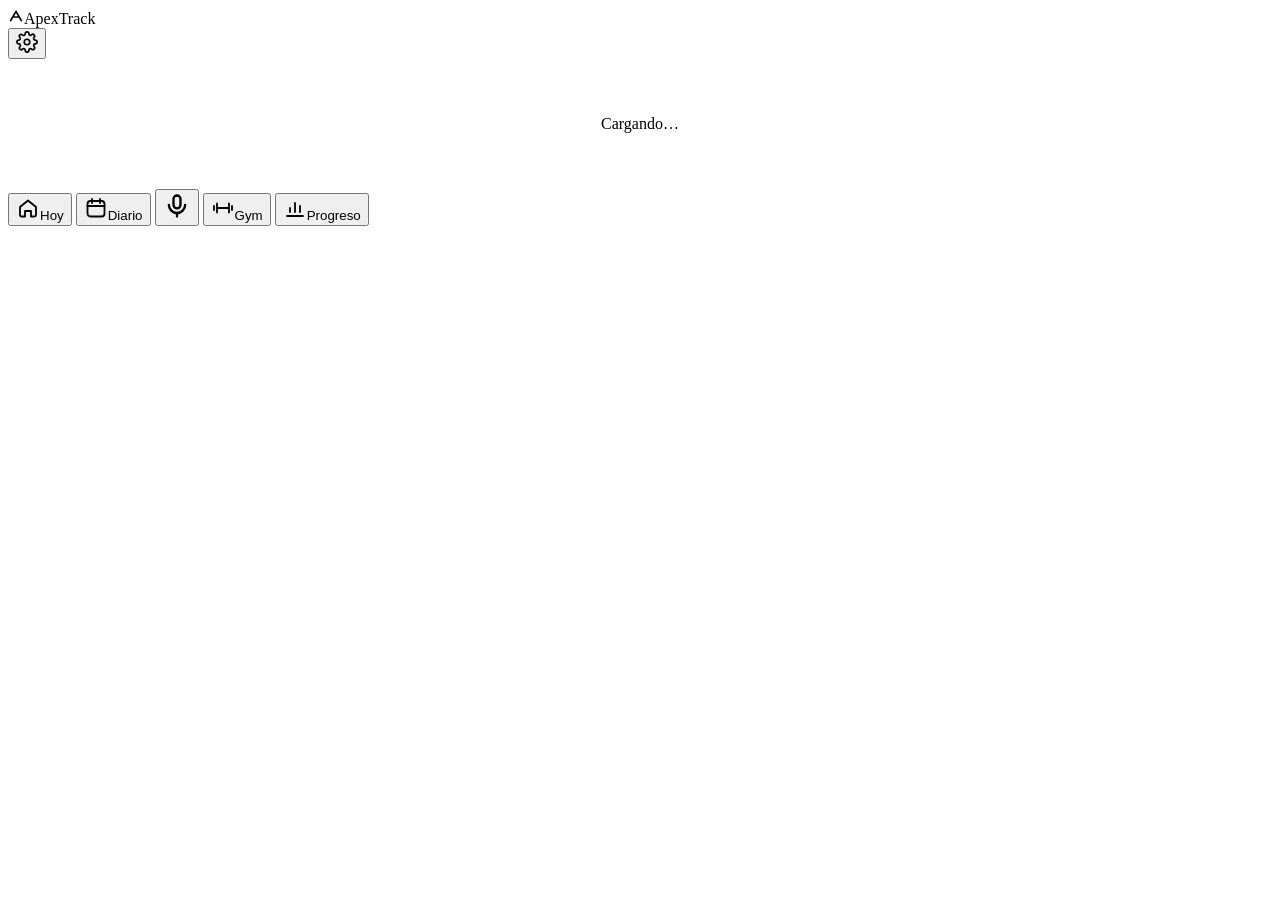
==== index.html @ 425a422b "Add files via upload" ====
<!doctype html>
<html lang="es-AR">
<head>
<meta charset="utf-8">
<meta name="viewport" content="width=device-width, initial-scale=1, viewport-fit=cover, interactive-widget=resizes-content">
<title>ApexTrack</title>
<meta name="description" content="Registro de comidas, macros, agua, hábitos, gimnasio y progreso con IA.">
<meta name="theme-color" content="#EEF1EC">
<meta name="color-scheme" content="light dark">
<meta name="mobile-web-app-capable" content="yes">
<meta name="apple-mobile-web-app-capable" content="yes">
<meta name="apple-mobile-web-app-status-bar-style" content="default">
<meta name="apple-mobile-web-app-title" content="ApexTrack">
<link rel="manifest" href="manifest.webmanifest">
<link rel="icon" type="image/png" sizes="192x192" href="icons/icon-192.png">
<link rel="apple-touch-icon" href="icons/apple-touch-icon.png">
<link rel="preload" href="fonts/archivo.woff2" as="font" type="font/woff2" crossorigin>
<link rel="stylesheet" href="css/app.css">
<script>
  // tema antes de pintar (evita el destello claro en modo oscuro)
  try { var t = JSON.parse(localStorage.getItem('apextrack_theme') || '""'); if (t === 'light' || t === 'dark') document.documentElement.dataset.theme = t; } catch (e) {}
</script>
</head>
<body>
<div id="app">
  <header class="topbar">
    <div class="brand"><span class="brand-mark"><svg width="16" height="16" viewBox="0 0 24 24" fill="none" stroke="currentColor" stroke-width="2.6" stroke-linecap="round" stroke-linejoin="round" aria-hidden="true"><path d="M4 19L12 5l8 14"/><path d="M8 13.5h8"/></svg></span>ApexTrack</div>
    <span class="offline-pill" id="offline" hidden><svg width="14" height="14" viewBox="0 0 24 24" fill="none" stroke="currentColor" stroke-width="2" stroke-linecap="round" aria-hidden="true"><path d="M3.5 3.5l17 17M8.5 16a5 5 0 0 1 6.8-.6M5 12.6a10 10 0 0 1 4.2-2.3M12.5 9.6a10 10 0 0 1 6.5 3"/></svg>Sin conexión</span>
    <button class="icon-btn" data-act="settings" aria-label="Ajustes"><svg width="22" height="22" viewBox="0 0 24 24" fill="none" stroke="currentColor" stroke-width="1.8" stroke-linecap="round" stroke-linejoin="round" aria-hidden="true"><circle cx="12" cy="12" r="3"/><path d="M19.4 15a1.65 1.65 0 0 0 .33 1.82l.06.06a2 2 0 0 1-2.83 2.83l-.06-.06a1.65 1.65 0 0 0-1.82-.33 1.65 1.65 0 0 0-1 1.51V21a2 2 0 0 1-4 0v-.09A1.65 1.65 0 0 0 9 19.4a1.65 1.65 0 0 0-1.82.33l-.06.06a2 2 0 0 1-2.83-2.83l.06-.06A1.65 1.65 0 0 0 4.68 15a1.65 1.65 0 0 0-1.51-1H3a2 2 0 0 1 0-4h.09A1.65 1.65 0 0 0 4.6 9a1.65 1.65 0 0 0-.33-1.82l-.06-.06a2 2 0 0 1 2.83-2.83l.06.06A1.65 1.65 0 0 0 9 4.68a1.65 1.65 0 0 0 1-1.51V3a2 2 0 0 1 4 0v.09a1.65 1.65 0 0 0 1 1.51 1.65 1.65 0 0 0 1.82-.33l.06-.06a2 2 0 0 1 2.83 2.83l-.06.06A1.65 1.65 0 0 0 19.4 9a1.65 1.65 0 0 0 1.51 1H21a2 2 0 0 1 0 4h-.09a1.65 1.65 0 0 0-1.51 1z"/></svg></button>
  </header>
  <main id="view" class="view"><p class="muted" style="padding:40px 0;text-align:center">Cargando…</p></main>
</div>
<nav class="tabbar" aria-label="Secciones">
  <div class="tabbar-in">
    <button class="tab" data-tab="hoy"><svg class="ic" width="24" height="24" viewBox="0 0 24 24" fill="none" stroke="currentColor" stroke-width="1.8" stroke-linecap="round" stroke-linejoin="round" aria-hidden="true"><path d="M4 11l8-6.5 8 6.5V19a1.5 1.5 0 0 1-1.5 1.5h-3.5V15h-6v5.5H5.5A1.5 1.5 0 0 1 4 19z"/></svg>Hoy</button>
    <button class="tab" data-tab="diario"><svg class="ic" width="24" height="24" viewBox="0 0 24 24" fill="none" stroke="currentColor" stroke-width="1.8" stroke-linecap="round" stroke-linejoin="round" aria-hidden="true"><rect x="3.5" y="5" width="17" height="15.5" rx="3"/><path d="M3.5 10h17M8 3v4M16 3v4"/></svg>Diario</button>
    <button class="tab-rec" id="tab-rec" aria-label="Registrar comida"><svg width="28" height="28" viewBox="0 0 24 24" fill="none" stroke="currentColor" stroke-width="2" stroke-linecap="round" stroke-linejoin="round" aria-hidden="true"><rect x="9" y="3" width="6" height="11" rx="3"/><path d="M5 11a7 7 0 0 0 14 0M12 18v3"/></svg></button>
    <button class="tab" data-tab="gym"><svg class="ic" width="24" height="24" viewBox="0 0 24 24" fill="none" stroke="currentColor" stroke-width="1.8" stroke-linecap="round" stroke-linejoin="round" aria-hidden="true"><path d="M3 10v4M6 7.5v9M18 7.5v9M21 10v4M6 12h12"/></svg>Gym</button>
    <button class="tab" data-tab="progreso"><svg class="ic" width="24" height="24" viewBox="0 0 24 24" fill="none" stroke="currentColor" stroke-width="1.8" stroke-linecap="round" stroke-linejoin="round" aria-hidden="true"><path d="M4 20h16M7 16v-4M12 16V7M17 16v-6"/></svg>Progreso</button>
  </div>
</nav>
<div id="sheets"></div>
<div id="toast" class="toast" role="status" aria-live="polite"></div>
<script type="module" src="js/app.js"></script>
</body>
</html>
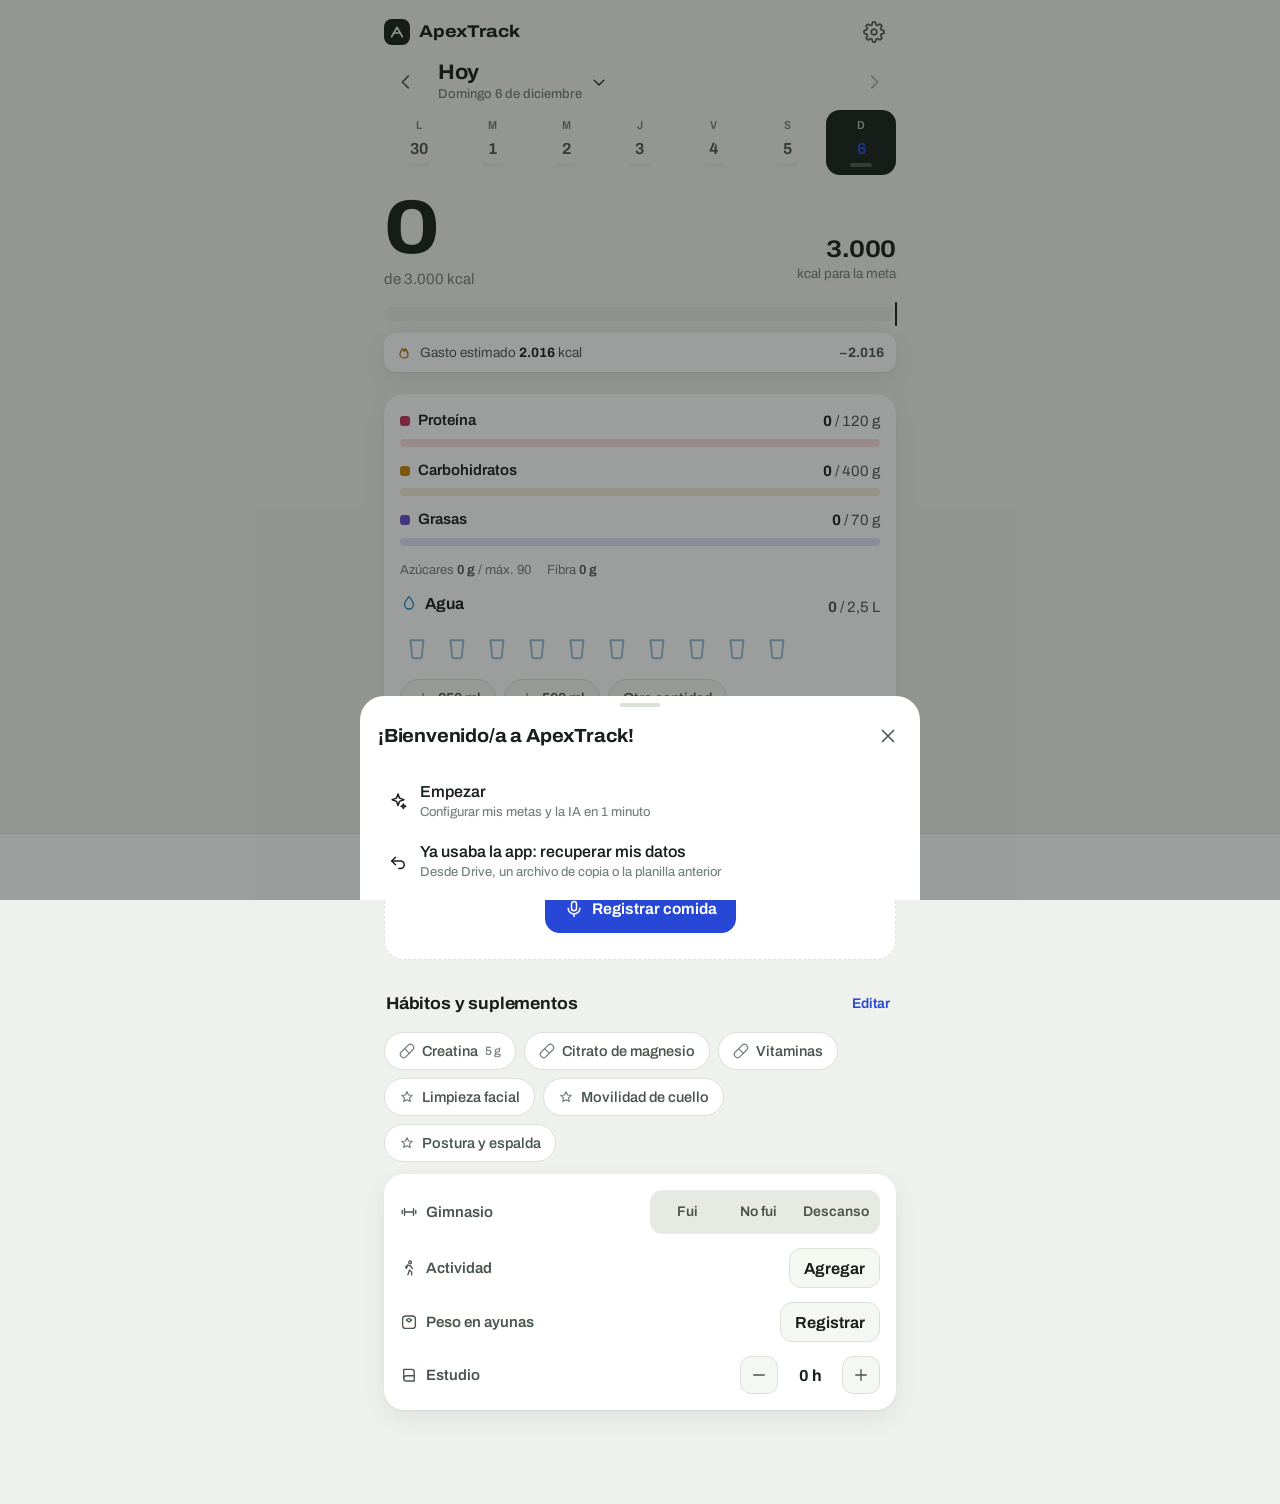
==== commit abdde90c: "ApexTrack 2.5.0: recordatorios, resumen semanal, pestañas Actividad y Agua, reloj por captura - Reco" ====
--- a/index.html
+++ b/index.html
@@ -35,7 +35,7 @@
     <button class="tab" data-tab="hoy"><svg class="ic" width="24" height="24" viewBox="0 0 24 24" fill="none" stroke="currentColor" stroke-width="1.8" stroke-linecap="round" stroke-linejoin="round" aria-hidden="true"><path d="M4 11l8-6.5 8 6.5V19a1.5 1.5 0 0 1-1.5 1.5h-3.5V15h-6v5.5H5.5A1.5 1.5 0 0 1 4 19z"/></svg>Hoy</button>
     <button class="tab" data-tab="diario"><svg class="ic" width="24" height="24" viewBox="0 0 24 24" fill="none" stroke="currentColor" stroke-width="1.8" stroke-linecap="round" stroke-linejoin="round" aria-hidden="true"><rect x="3.5" y="5" width="17" height="15.5" rx="3"/><path d="M3.5 10h17M8 3v4M16 3v4"/></svg>Diario</button>
     <button class="tab-rec" id="tab-rec" aria-label="Registrar comida"><svg width="28" height="28" viewBox="0 0 24 24" fill="none" stroke="currentColor" stroke-width="2" stroke-linecap="round" stroke-linejoin="round" aria-hidden="true"><rect x="9" y="3" width="6" height="11" rx="3"/><path d="M5 11a7 7 0 0 0 14 0M12 18v3"/></svg></button>
-    <button class="tab" data-tab="gym"><svg class="ic" width="24" height="24" viewBox="0 0 24 24" fill="none" stroke="currentColor" stroke-width="1.8" stroke-linecap="round" stroke-linejoin="round" aria-hidden="true"><path d="M3 10v4M6 7.5v9M18 7.5v9M21 10v4M6 12h12"/></svg>Gym</button>
+    <div class="slot-wrap"><button class="slot-more" id="slot-more" aria-label="Otras pestañas personalizables" aria-haspopup="menu" aria-expanded="false"><svg width="14" height="14" viewBox="0 0 24 24" fill="none" stroke="currentColor" stroke-width="2.4" stroke-linecap="round" stroke-linejoin="round" aria-hidden="true"><path d="M5.5 14.5L12 8l6.5 6.5"/></svg></button><button class="tab" data-tab="gym"><svg class="ic" width="24" height="24" viewBox="0 0 24 24" fill="none" stroke="currentColor" stroke-width="1.8" stroke-linecap="round" stroke-linejoin="round" aria-hidden="true"><path d="M3 10v4M6 7.5v9M18 7.5v9M21 10v4M6 12h12"/></svg>Gym</button></div>
     <button class="tab" data-tab="progreso"><svg class="ic" width="24" height="24" viewBox="0 0 24 24" fill="none" stroke="currentColor" stroke-width="1.8" stroke-linecap="round" stroke-linejoin="round" aria-hidden="true"><path d="M4 20h16M7 16v-4M12 16V7M17 16v-6"/></svg>Progreso</button>
   </div>
 </nav>
--- a/css/app.css
+++ b/css/app.css
@@ -0,0 +1,558 @@
+/* ApexTrack 2 — porcelana y tinta: datos en grafito, acciones en cobalto, macros con color propio. */
+@font-face {
+  font-family: 'Archivo';
+  src: url('../fonts/archivo.woff2') format('woff2');
+  font-weight: 100 900;
+  font-stretch: 62% 125%;
+  font-display: swap;
+}
+
+:root {
+  color-scheme: light;
+  --bg: #EEF1EC;
+  --surface: #FFFFFF;
+  --surface-2: #F5F7F3;
+  --surface-3: #E6EAE3;
+  --line: #DCE1D8;
+  --ink: #18201B;
+  --ink-2: #4A554D;
+  --ink-3: #747F77;
+  --accent: #2747D6;
+  --accent-ink: #FFFFFF;
+  --accent-soft: #E2E8FD;
+  --prot: #C2335A;
+  --carb: #C98208;
+  --fat: #6A4FC9;
+  --water: #1F86C0;
+  --good: #2E7D45;
+  --warn: #A86700;
+  --bad: #B8304F;
+  --scrim: rgba(20, 26, 22, .42);
+  --shadow: 0 1px 2px rgba(24, 32, 27, .06), 0 8px 24px rgba(24, 32, 27, .07);
+  --r-lg: 20px; --r-md: 14px; --r-sm: 10px;
+  --tab-h: 66px;
+  --safe-b: env(safe-area-inset-bottom, 0px);
+  --safe-t: env(safe-area-inset-top, 0px);
+}
+@media (prefers-color-scheme: dark) {
+  :root:not([data-theme="light"]) {
+    color-scheme: dark;
+    --bg: #111512; --surface: #1A201C; --surface-2: #202722; --surface-3: #29312C; --line: #2F3933;
+    --ink: #E8EDE6; --ink-2: #B3BDB5; --ink-3: #85918A;
+    --accent: #7C93FF; --accent-ink: #0B1233; --accent-soft: #222C55;
+    --prot: #E35E7E; --carb: #C2801A; --fat: #8C79EA; --water: #4FB3E6;
+    --good: #5DBB78; --warn: #D99A2B; --bad: #EB6D88;
+    --scrim: rgba(0, 0, 0, .55);
+    --shadow: 0 1px 2px rgba(0, 0, 0, .3), 0 10px 30px rgba(0, 0, 0, .35);
+  }
+}
+:root[data-theme="dark"] {
+  color-scheme: dark;
+  --bg: #111512; --surface: #1A201C; --surface-2: #202722; --surface-3: #29312C; --line: #2F3933;
+  --ink: #E8EDE6; --ink-2: #B3BDB5; --ink-3: #85918A;
+  --accent: #7C93FF; --accent-ink: #0B1233; --accent-soft: #222C55;
+  --prot: #E35E7E; --carb: #C2801A; --fat: #8C79EA; --water: #4FB3E6;
+  --good: #5DBB78; --warn: #D99A2B; --bad: #EB6D88;
+  --scrim: rgba(0, 0, 0, .55);
+  --shadow: 0 1px 2px rgba(0, 0, 0, .3), 0 10px 30px rgba(0, 0, 0, .35);
+}
+
+*, *::before, *::after { box-sizing: border-box; }
+html { -webkit-text-size-adjust: 100%; }
+body {
+  margin: 0; background: var(--bg); color: var(--ink);
+  font-family: 'Archivo', system-ui, -apple-system, 'Segoe UI', Roboto, sans-serif;
+  font-size: 16px; line-height: 1.45; font-stretch: 100%;
+  -webkit-tap-highlight-color: transparent; overscroll-behavior-y: contain;
+  min-height: 100dvh;
+}
+body.has-sheet { overflow: hidden; }
+button, input, textarea, select { font: inherit; color: inherit; }
+button { cursor: pointer; background: none; border: 0; padding: 0; }
+button:disabled { cursor: default; opacity: .45; }
+:focus-visible { outline: 2px solid var(--accent); outline-offset: 2px; border-radius: 8px; }
+a { color: var(--accent); }
+.ic { flex: none; display: block; }
+.muted { color: var(--ink-3); }
+.pad { padding: 4px 0 8px; }
+.pad-b { margin: 0 0 14px; }
+.num { font-variant-numeric: tabular-nums; }
+[hidden] { display: none !important; }
+.sr-only { position: absolute; width: 1px; height: 1px; overflow: hidden; clip: rect(0 0 0 0); }
+
+/* ---------- Estructura ---------- */
+#app { max-width: 560px; margin: 0 auto; min-height: 100dvh; padding: calc(var(--safe-t) + 6px) 16px calc(var(--tab-h) + var(--safe-b) + 28px); }
+.topbar { display: flex; align-items: center; gap: 8px; height: 52px; }
+.brand { display: flex; align-items: center; gap: 9px; font-weight: 750; font-stretch: 112%; letter-spacing: -.01em; font-size: 17px; margin-right: auto; }
+.brand-mark { width: 26px; height: 26px; border-radius: 8px; background: var(--ink); color: var(--bg); display: grid; place-items: center; }
+.icon-btn { width: 44px; height: 44px; border-radius: 12px; display: grid; place-items: center; color: var(--ink-2); }
+.icon-btn:active { background: var(--surface-3); }
+.offline-pill { display: inline-flex; align-items: center; gap: 6px; font-size: 13px; color: var(--warn); padding: 4px 10px; border-radius: 99px; background: var(--surface); border: 1px solid var(--line); }
+.view { animation: fade .18s ease-out; }
+@keyframes fade { from { opacity: .4; } to { opacity: 1; } }
+
+.tabbar {
+  position: fixed; left: 0; right: 0; bottom: 0; z-index: 40;
+  padding: 0 10px var(--safe-b); background: color-mix(in oklab, var(--surface) 92%, transparent);
+  backdrop-filter: blur(14px); -webkit-backdrop-filter: blur(14px); border-top: 1px solid var(--line);
+}
+.tabbar-in { max-width: 560px; margin: 0 auto; height: var(--tab-h); display: grid; grid-template-columns: 1fr 1fr 84px 1fr 1fr; align-items: center; }
+.tab { height: 56px; display: flex; flex-direction: column; align-items: center; justify-content: center; gap: 3px; color: var(--ink-3); font-size: 11.5px; font-weight: 600; font-stretch: 92%; border-radius: 14px; }
+.tab.on { color: var(--ink); }
+.tab.on .ic { color: var(--accent); }
+.tab-rec { justify-self: center; width: 62px; height: 62px; border-radius: 22px; background: var(--accent); color: var(--accent-ink); display: grid; place-items: center; box-shadow: 0 6px 18px color-mix(in oklab, var(--accent) 40%, transparent); transform: translateY(-14px); transition: transform .15s; }
+.tab-rec:active { transform: translateY(-12px) scale(.96); }
+
+/* ---------- Fecha ---------- */
+.date-nav { display: flex; align-items: center; gap: 4px; margin: 2px 0 6px; }
+.date-label { flex: 1; min-height: 44px; display: flex; align-items: center; gap: 8px; padding: 0 6px; border-radius: 12px; text-align: left; }
+.date-label strong { font-size: 21px; font-weight: 720; font-stretch: 104%; letter-spacing: -.015em; line-height: 1.15; }
+.date-label small { display: block; color: var(--ink-3); font-size: 13px; font-weight: 500; }
+.date-label:active { background: var(--surface-3); }
+.today-chip { font-size: 13px; font-weight: 650; padding: 7px 12px; border-radius: 99px; background: var(--accent-soft); color: var(--accent); white-space: nowrap; }
+.week-strip { display: grid; grid-template-columns: repeat(7, 1fr); gap: 4px; margin: 4px 0 18px; touch-action: pan-y; user-select: none; }
+.wd { display: flex; flex-direction: column; align-items: center; gap: 3px; padding: 7px 0 8px; border-radius: 14px; color: var(--ink-2); }
+.wd small { font-size: 11.5px; font-weight: 600; color: var(--ink-3); font-stretch: 90%; }
+.wd b { font-size: 16px; font-weight: 650; font-variant-numeric: tabular-nums; }
+.wd .wd-fill { width: 22px; height: 4px; border-radius: 4px; background: var(--surface-3); overflow: hidden; }
+.wd .wd-fill i { display: block; height: 100%; background: var(--ink-2); border-radius: 4px; }
+.wd.tod b { color: var(--accent); }
+.wd.on { background: var(--ink); color: var(--bg); }
+.wd.on small { color: color-mix(in oklab, var(--bg) 70%, transparent); }
+.wd.on .wd-fill { background: color-mix(in oklab, var(--bg) 25%, transparent); }
+.wd.on .wd-fill i { background: var(--bg); }
+.wd.fut { opacity: .45; }
+
+/* ---------- Héroe de calorías ---------- */
+.hero { margin: 4px 0 22px; }
+.hero-row { display: flex; align-items: flex-end; justify-content: space-between; gap: 12px; }
+.hero-num { font-size: 64px; line-height: .92; font-weight: 760; font-stretch: 118%; letter-spacing: -.035em; }
+.hero-goal { color: var(--ink-3); font-size: 15px; margin-top: 6px; }
+.hero-left { text-align: right; padding-bottom: 6px; }
+.hero-left b { display: block; font-size: 24px; font-weight: 700; font-stretch: 110%; letter-spacing: -.02em; line-height: 1; }
+.hero-left span { color: var(--ink-3); font-size: 13.5px; }
+.hero-left.over b { color: var(--warn); }
+.stack { position: relative; height: 14px; margin-top: 16px; border-radius: 7px; background: var(--surface-3); display: flex; gap: 2px; overflow: visible; }
+.stack .seg { height: 100%; background: var(--ink); border-radius: 2px; min-width: 3px; position: relative; }
+.stack .seg:first-child { border-top-left-radius: 7px; border-bottom-left-radius: 7px; }
+.stack .seg:last-child { border-top-right-radius: 7px; border-bottom-right-radius: 7px; }
+.stack .seg.over { background: var(--warn); }
+.stack .goal-tick { position: absolute; top: -5px; bottom: -5px; width: 2px; background: var(--ink); border-radius: 2px; box-shadow: 0 0 0 2px var(--bg); }
+.stack-legend { display: flex; flex-wrap: wrap; gap: 4px 12px; margin-top: 9px; font-size: 12.5px; color: var(--ink-3); }
+.stack-legend b { color: var(--ink-2); font-weight: 600; }
+
+/* ---------- Macros ---------- */
+.panel { background: var(--surface); border-radius: var(--r-lg); padding: 16px; box-shadow: var(--shadow); }
+.macros { display: grid; gap: 13px; }
+.macro { display: grid; grid-template-columns: 1fr auto; gap: 6px 10px; align-items: baseline; }
+.macro-name { display: flex; align-items: center; gap: 8px; font-weight: 600; font-size: 15px; }
+.macro-name i { width: 10px; height: 10px; border-radius: 3px; background: var(--c); }
+.macro-val { font-size: 15px; font-variant-numeric: tabular-nums; color: var(--ink-2); }
+.macro-val b { color: var(--ink); font-weight: 700; }
+.meter { grid-column: 1 / -1; height: 8px; border-radius: 6px; background: color-mix(in oklab, var(--c) 18%, var(--surface)); overflow: hidden; }
+.meter i { display: block; height: 100%; border-radius: 6px; background: var(--c); transition: width .5s cubic-bezier(.2, .8, .2, 1); }
+.macro-foot { display: flex; flex-wrap: wrap; gap: 6px 16px; font-size: 13px; color: var(--ink-3); padding-top: 2px; }
+.macro-foot b { color: var(--ink-2); font-weight: 600; }
+
+/* ---------- Agua ---------- */
+.water { margin-top: 12px; }
+.water-head { display: flex; align-items: baseline; justify-content: space-between; margin-bottom: 10px; }
+.water-head strong { font-weight: 650; display: flex; align-items: center; gap: 7px; }
+.water-head strong .ic { color: var(--water); }
+.water-head span { color: var(--ink-2); font-variant-numeric: tabular-nums; font-size: 15px; }
+.glasses { display: flex; flex-wrap: wrap; gap: 6px; align-items: center; }
+.glass { width: 34px; height: 40px; border-radius: 9px; display: grid; place-items: center; color: color-mix(in oklab, var(--water) 45%, var(--surface-3)); }
+.glass.on { color: var(--water); }
+.glass.on svg path { fill: color-mix(in oklab, var(--water) 30%, transparent); }
+.glass.add { color: var(--ink-3); border: 1.5px dashed var(--line); }
+.water-quick { display: flex; gap: 8px; margin-top: 10px; }
+
+/* ---------- Secciones, chips y botones ---------- */
+.section { margin: 26px 0 0; }
+.section-head { display: flex; align-items: center; justify-content: space-between; margin: 0 2px 10px; }
+.section-head h3 { margin: 0; font-size: 17px; font-weight: 700; font-stretch: 104%; letter-spacing: -.01em; }
+.section-head .link { font-size: 14px; font-weight: 600; color: var(--accent); padding: 8px 4px; }
+.chips { display: flex; flex-wrap: wrap; gap: 8px; }
+.chip { min-height: 38px; padding: 0 14px; border-radius: 99px; background: var(--surface); border: 1px solid var(--line); display: inline-flex; align-items: center; gap: 7px; font-size: 14.5px; font-weight: 550; color: var(--ink-2); }
+.chip .ic { color: var(--ink-3); }
+.chip.on { background: var(--ink); border-color: var(--ink); color: var(--bg); }
+.chip.on .ic { color: var(--bg); }
+.chip.soft { background: var(--surface-2); }
+.chip:active { transform: scale(.97); }
+.chip small { color: var(--ink-3); font-weight: 500; }
+.chip.on small { color: color-mix(in oklab, var(--bg) 70%, transparent); }
+.chip-row { display: flex; gap: 8px; overflow-x: auto; scrollbar-width: none; padding-bottom: 2px; }
+.chip-row::-webkit-scrollbar { display: none; }
+.chip-row .chip { flex: none; }
+.seg-ctl { display: flex; background: var(--surface-3); border-radius: 12px; padding: 3px; gap: 2px; }
+.seg-ctl button { flex: 1; min-height: 38px; border-radius: 10px; font-size: 14px; font-weight: 600; color: var(--ink-2); padding: 0 8px; }
+.seg-ctl button.on { background: var(--surface); color: var(--ink); box-shadow: 0 1px 3px rgba(0, 0, 0, .1); }
+.btn { min-height: 48px; padding: 0 18px; border-radius: 14px; display: inline-flex; align-items: center; justify-content: center; gap: 8px; font-weight: 650; font-size: 15.5px; background: var(--surface); border: 1px solid var(--line); color: var(--ink); }
+.btn.primary { background: var(--accent); border-color: var(--accent); color: var(--accent-ink); }
+.btn.dark { background: var(--ink); border-color: var(--ink); color: var(--bg); }
+.btn.ghost { background: transparent; border-color: transparent; color: var(--ink-2); }
+.btn.danger { background: var(--bad); border-color: var(--bad); color: #fff; }
+.btn.small { min-height: 38px; padding: 0 13px; font-size: 14px; border-radius: 12px; }
+.btn.block { width: 100%; }
+.btn:active { transform: scale(.98); }
+.btn.busy { opacity: .85; }
+.spin { width: 18px; height: 18px; border-radius: 50%; border: 2px solid currentColor; border-right-color: transparent; animation: spin .8s linear infinite; }
+@keyframes spin { to { transform: rotate(360deg); } }
+.row { display: flex; align-items: center; gap: 10px; }
+.row.wrap { flex-wrap: wrap; }
+.grow { flex: 1; min-width: 0; }
+.right { margin-left: auto; }
+
+/* ---------- Hábitos, gym del día, peso ---------- */
+.day-extras { display: grid; gap: 14px; }
+.kv { display: flex; align-items: center; justify-content: space-between; gap: 12px; }
+.kv > span { color: var(--ink-2); font-weight: 600; font-size: 15px; display: flex; align-items: center; gap: 8px; }
+.weight-btn { min-height: 40px; padding: 0 14px; border-radius: 12px; background: var(--surface-2); border: 1px solid var(--line); font-weight: 650; font-variant-numeric: tabular-nums; }
+.study { display: flex; align-items: center; gap: 6px; }
+.study b { min-width: 52px; text-align: center; font-variant-numeric: tabular-nums; }
+.step-btn { width: 38px; height: 38px; border-radius: 11px; display: grid; place-items: center; background: var(--surface-2); border: 1px solid var(--line); color: var(--ink-2); }
+
+/* ---------- Comidas ---------- */
+.meals { display: grid; gap: 10px; }
+.meal { background: var(--surface); border-radius: var(--r-lg); box-shadow: var(--shadow); overflow: hidden; }
+.meal-head { width: 100%; display: flex; align-items: center; gap: 10px; padding: 14px 16px; text-align: left; }
+.meal-head h4 { margin: 0; font-size: 16px; font-weight: 700; }
+.meal-head .meal-sum { margin-left: auto; text-align: right; font-variant-numeric: tabular-nums; }
+.meal-head .meal-sum b { font-weight: 700; }
+.meal-head .meal-sum small { display: block; color: var(--ink-3); font-size: 12.5px; }
+.meal-head .chev { color: var(--ink-3); transition: transform .2s; }
+.meal.open .meal-head .chev { transform: rotate(180deg); }
+.meal-preview { color: var(--ink-3); font-size: 13.5px; padding: 0 16px 14px; margin-top: -8px; white-space: nowrap; overflow: hidden; text-overflow: ellipsis; }
+.meal.open .meal-preview { display: none; }
+.meal-items { display: none; border-top: 1px solid var(--line); }
+.meal.open .meal-items { display: block; }
+.item-row { display: flex; align-items: center; gap: 10px; width: 100%; padding: 12px 16px; text-align: left; border-bottom: 1px solid var(--line); }
+.item-row:last-of-type { border-bottom: 0; }
+.item-row:active { background: var(--surface-2); }
+.item-main { flex: 1; min-width: 0; }
+.item-name { display: block; font-weight: 560; font-size: 15px; line-height: 1.3; }
+.item-sub { display: block; color: var(--ink-3); font-size: 13px; margin-top: 2px; }
+.item-kcal { text-align: right; font-variant-numeric: tabular-nums; font-weight: 650; white-space: nowrap; }
+.item-kcal small { display: block; font-weight: 500; color: var(--ink-3); font-size: 12px; }
+.meal-actions { display: flex; gap: 6px; padding: 10px 12px 12px; flex-wrap: nowrap; border-top: 1px solid var(--line); }
+.empty { text-align: center; padding: 26px 18px; color: var(--ink-3); background: var(--surface); border-radius: var(--r-lg); border: 1.5px dashed var(--line); }
+.empty strong { display: block; color: var(--ink); font-size: 16px; margin-bottom: 4px; }
+.banner { display: flex; gap: 10px; align-items: flex-start; padding: 12px 14px; border-radius: var(--r-md); background: var(--surface); border: 1px solid var(--line); font-size: 14px; margin-bottom: 14px; }
+.banner .ic { color: var(--warn); margin-top: 1px; }
+.banner.info .ic { color: var(--accent); }
+
+/* ---------- Hojas inferiores ---------- */
+#sheets { position: relative; z-index: 60; }
+.sheet-wrap { position: fixed; inset: 0; display: flex; align-items: flex-end; justify-content: center; }
+.scrim { position: absolute; inset: 0; background: var(--scrim); opacity: 0; transition: opacity .2s; }
+.sheet { position: relative; width: 100%; max-width: 560px; max-height: 92dvh; background: var(--surface); border-radius: 24px 24px 0 0; display: flex; flex-direction: column; transform: translateY(100%); transition: transform .26s cubic-bezier(.2, .8, .2, 1); padding-bottom: var(--safe-b); }
+.sheet-full { height: 96dvh; max-height: 96dvh; }
+.sheet-wrap.open .scrim { opacity: 1; }
+.sheet-wrap.open .sheet { transform: translateY(0); }
+.sheet-wrap.closing .scrim { opacity: 0; }
+.sheet-wrap.closing .sheet { transform: translateY(100%); }
+.sheet-head { display: flex; align-items: center; gap: 8px; padding: 18px 10px 6px 18px; position: relative; touch-action: none; }
+.grab { position: absolute; top: 7px; left: 50%; width: 40px; height: 4px; margin-left: -20px; border-radius: 4px; background: var(--line); }
+.sheet-title { flex: 1; margin: 0; font-size: 19px; font-weight: 720; font-stretch: 104%; letter-spacing: -.01em; }
+.sheet-body { overflow-y: auto; padding: 8px 18px 18px; flex: 1; overscroll-behavior: contain; }
+.sheet-foot { display: flex; gap: 10px; padding: 12px 16px 14px; border-top: 1px solid var(--line); background: var(--surface); }
+.sheet-foot .btn { flex: 1; }
+.sheet-compact .sheet-body { padding-bottom: 10px; }
+
+.opt-list { display: grid; gap: 2px; }
+.opt { display: flex; align-items: center; justify-content: space-between; gap: 10px; min-height: 52px; padding: 8px 10px; border-radius: 12px; text-align: left; }
+.opt:active { background: var(--surface-2); }
+.opt-main { display: flex; align-items: center; gap: 12px; font-weight: 560; }
+.opt-main small { display: block; color: var(--ink-3); font-weight: 450; font-size: 13px; }
+.opt.on { background: var(--accent-soft); }
+.opt-check { color: var(--accent); }
+
+.field { display: grid; gap: 6px; font-size: 13.5px; color: var(--ink-2); font-weight: 600; }
+.field.full { grid-column: 1 / -1; }
+.input { width: 100%; min-height: 48px; padding: 11px 13px; border-radius: 12px; border: 1px solid var(--line); background: var(--surface-2); font-size: 16px; font-weight: 500; color: var(--ink); }
+.input:focus { outline: none; border-color: var(--accent); background: var(--surface); box-shadow: 0 0 0 3px var(--accent-soft); }
+textarea.input { resize: vertical; line-height: 1.45; }
+.input-wrap { position: relative; }
+.input-wrap em { position: absolute; right: 13px; top: 50%; transform: translateY(-50%); font-style: normal; color: var(--ink-3); font-weight: 500; pointer-events: none; }
+.input-wrap .input { padding-right: 46px; }
+.form-grid { display: grid; grid-template-columns: 1fr 1fr; gap: 12px; }
+.date-field { display: flex; align-items: center; gap: 9px; text-align: left; }
+
+/* Calendario */
+.cal-head { display: flex; align-items: center; justify-content: space-between; margin-bottom: 6px; }
+.cal-head strong { font-size: 17px; font-weight: 700; }
+.cal-w, .cal-g { display: grid; grid-template-columns: repeat(7, 1fr); gap: 4px; text-align: center; }
+.cal-w span { font-size: 12px; color: var(--ink-3); font-weight: 650; padding: 4px 0; }
+.cal-d { position: relative; aspect-ratio: 1; max-height: 50px; border-radius: 12px; display: grid; place-items: center; font-weight: 600; font-variant-numeric: tabular-nums; }
+.cal-d.out { color: var(--ink-3); opacity: .55; }
+.cal-d.tod { color: var(--accent); box-shadow: inset 0 0 0 1.5px var(--accent); }
+.cal-d.sel { background: var(--ink); color: var(--bg); box-shadow: none; }
+.cal-d .dot, .cal-legend .dot { position: absolute; bottom: 6px; width: 6px; height: 6px; border-radius: 50%; }
+.cal-legend { display: flex; gap: 14px; justify-content: center; margin-top: 10px; font-size: 12.5px; color: var(--ink-3); }
+.cal-legend span { display: flex; align-items: center; gap: 6px; }
+.cal-legend .dot { position: static; }
+.dot.meta { background: var(--good); } .dot.cerca { background: var(--warn); } .dot.bajo { background: var(--bad); } .dot.dato { background: var(--ink-3); }
+
+/* Aviso */
+.toast { position: fixed; left: 50%; bottom: calc(var(--tab-h) + var(--safe-b) + 18px); transform: translate(-50%, 20px); z-index: 90; background: var(--ink); color: var(--bg); padding: 12px 16px; border-radius: 14px; display: flex; align-items: center; gap: 14px; max-width: calc(100% - 32px); width: max-content; font-size: 14.5px; font-weight: 550; opacity: 0; pointer-events: none; transition: all .2s; box-shadow: var(--shadow); }
+.toast.show { opacity: 1; transform: translate(-50%, 0); pointer-events: auto; }
+.toast.error { background: var(--bad); color: #fff; }
+.toast-act { color: var(--accent-soft); font-weight: 700; padding: 4px 2px; white-space: nowrap; }
+:root[data-theme="dark"] .toast-act { color: var(--accent-ink); }
+
+/* ---------- Registrar ---------- */
+.target-row { display: flex; gap: 8px; margin-bottom: 12px; flex-wrap: wrap; }
+.composer { position: relative; }
+.composer textarea { min-height: 150px; font-size: 17px; line-height: 1.5; padding: 14px 14px 52px; border-radius: 18px; background: var(--surface-2); }
+.composer .interim { color: var(--ink-3); }
+.mic-big { position: absolute; right: 10px; bottom: 10px; width: 52px; height: 52px; border-radius: 16px; display: grid; place-items: center; background: var(--ink); color: var(--bg); }
+.mic-big.rec { background: var(--bad); color: #fff; animation: pulse 1.3s ease-in-out infinite; }
+@keyframes pulse { 0%, 100% { box-shadow: 0 0 0 0 color-mix(in oklab, var(--bad) 45%, transparent); } 50% { box-shadow: 0 0 0 12px transparent; } }
+.rec-hint { font-size: 13px; color: var(--ink-3); margin: 8px 4px 0; min-height: 18px; }
+.tools { display: flex; gap: 8px; margin: 12px 0 4px; flex-wrap: wrap; }
+.attach { display: flex; align-items: center; gap: 10px; padding: 8px; border-radius: 14px; background: var(--surface-2); border: 1px solid var(--line); margin-top: 10px; }
+.attach img { width: 54px; height: 54px; object-fit: cover; border-radius: 10px; }
+.attach audio { height: 36px; flex: 1; }
+.quick-title { font-size: 13.5px; font-weight: 650; color: var(--ink-3); margin: 18px 2px 8px; }
+.status-line { display: flex; align-items: center; gap: 10px; color: var(--ink-2); font-size: 14.5px; padding: 12px 2px; }
+.search-results { display: grid; gap: 2px; margin-top: 8px; }
+
+/* ---------- Revisión ---------- */
+.rv-meta { display: flex; flex-wrap: wrap; gap: 6px 10px; font-size: 12.5px; color: var(--ink-3); margin: -2px 0 12px; }
+.rv-meta span { display: inline-flex; align-items: center; gap: 5px; }
+.rv-q { display: flex; gap: 10px; padding: 12px 14px; border-radius: 14px; background: var(--accent-soft); color: var(--ink); font-size: 14.5px; margin-bottom: 10px; align-items: flex-start; }
+.rv-q .ic { color: var(--accent); margin-top: 1px; }
+.rv-day { margin: 16px 0 6px; font-size: 13.5px; font-weight: 700; color: var(--ink-2); display: flex; align-items: center; gap: 8px; }
+.rv-day::after { content: ''; flex: 1; height: 1px; background: var(--line); }
+.rv-meal { border: 1px solid var(--line); border-radius: 16px; margin-bottom: 10px; overflow: hidden; background: var(--surface); }
+.rv-meal-head { display: flex; align-items: center; gap: 8px; padding: 10px 12px; background: var(--surface-2); }
+.rv-meal-head button { display: flex; align-items: center; gap: 6px; font-weight: 700; font-size: 15px; padding: 4px 6px; border-radius: 8px; }
+.rv-meal-head .right { font-variant-numeric: tabular-nums; font-weight: 650; font-size: 14.5px; }
+.rv-item { display: flex; gap: 10px; align-items: flex-start; padding: 11px 12px; border-top: 1px solid var(--line); width: 100%; text-align: left; }
+.rv-item:active { background: var(--surface-2); }
+.conf { width: 9px; height: 9px; border-radius: 50%; margin-top: 6px; flex: none; }
+.conf.alta { background: var(--good); } .conf.media { background: var(--warn); } .conf.baja { background: var(--bad); }
+.rv-item .item-sub { display: flex; flex-wrap: wrap; gap: 3px 8px; }
+.badge { display: inline-flex; align-items: center; gap: 4px; font-size: 11.5px; font-weight: 650; padding: 1px 7px; border-radius: 99px; background: var(--surface-3); color: var(--ink-2); }
+.badge.web { background: var(--accent-soft); color: var(--accent); }
+.note { font-size: 12.5px; color: var(--ink-3); margin-top: 4px; line-height: 1.35; }
+.flag { display: flex; gap: 6px; align-items: flex-start; font-size: 12.5px; color: var(--warn); margin-top: 4px; line-height: 1.35; }
+.flag .ic { margin-top: 1px; }
+.flag button { color: var(--accent); font-weight: 650; margin-left: 4px; }
+.rv-extras { display: flex; flex-wrap: wrap; gap: 8px; margin: 12px 0 4px; }
+.rv-extra { display: inline-flex; align-items: center; gap: 7px; padding: 8px 12px; border-radius: 12px; background: var(--surface-2); border: 1px solid var(--line); font-size: 14px; }
+.rv-extra button { color: var(--ink-3); margin-left: 2px; }
+.rv-total { display: flex; align-items: baseline; justify-content: space-between; padding: 14px 2px 4px; border-top: 1px solid var(--line); margin-top: 14px; }
+.rv-total strong { font-size: 22px; font-weight: 750; font-stretch: 112%; }
+.rv-total span { color: var(--ink-2); font-size: 14px; font-variant-numeric: tabular-nums; }
+.corr { display: flex; gap: 8px; align-items: flex-end; margin-top: 14px; }
+.corr textarea { min-height: 48px; max-height: 120px; }
+.sources { display: grid; gap: 4px; margin-top: 6px; }
+.sources a { font-size: 13px; display: flex; gap: 6px; align-items: center; text-decoration: none; }
+
+/* Editor de alimento */
+.ed-macro { display: grid; grid-template-columns: repeat(3, 1fr); gap: 10px; }
+.ed-total { display: grid; grid-template-columns: repeat(4, 1fr); gap: 8px; text-align: center; padding: 12px; border-radius: 14px; background: var(--surface-2); margin: 14px 0; }
+.ed-total b { display: block; font-size: 18px; font-weight: 720; font-variant-numeric: tabular-nums; }
+.ed-total small { color: var(--ink-3); font-size: 12px; }
+.qty-row { display: flex; gap: 8px; align-items: stretch; }
+.qty-row .input { text-align: center; font-weight: 650; }
+.unit-chips { margin-top: 10px; }
+.sub-h { font-size: 13.5px; font-weight: 700; color: var(--ink-2); margin: 18px 0 8px; }
+.ing { display: flex; justify-content: space-between; gap: 10px; font-size: 14px; padding: 7px 0; border-bottom: 1px solid var(--line); }
+
+/* ---------- Diario ---------- */
+.chart-box { position: relative; }
+.chart { width: 100%; height: auto; display: block; overflow: visible; }
+.chart .grid { stroke: var(--line); stroke-width: 1; }
+.chart .tick { fill: var(--ink-3); font-size: 10.5px; font-family: inherit; font-variant-numeric: tabular-nums; }
+.chart .tick.on { fill: var(--ink); font-weight: 700; }
+.chart .val { fill: var(--ink); font-size: 11.5px; font-weight: 700; font-family: inherit; }
+.chart .bar { fill: var(--ink-2); }
+.chart .bar.sel { fill: var(--accent); }
+.chart .bar-empty { fill: var(--surface-3); }
+.chart .goal { stroke: var(--ink); stroke-width: 1.2; opacity: .55; }
+.chart .goal-t { fill: var(--ink-2); font-weight: 600; }
+.chart .hit { fill: transparent; cursor: pointer; }
+.chart .hit:focus { outline: none; }
+.chart .line { fill: none; stroke: var(--accent); stroke-width: 2; stroke-linejoin: round; stroke-linecap: round; }
+.chart .dot { fill: var(--ink-3); stroke: var(--surface); stroke-width: 2; }
+.chart .dot.solid { fill: var(--accent); }
+.chart-nav { display: flex; align-items: center; justify-content: space-between; gap: 8px; margin-bottom: 8px; }
+.chart-nav strong { font-size: 14.5px; font-weight: 650; text-align: center; }
+.readout { display: flex; align-items: center; justify-content: space-between; gap: 10px; padding: 10px 2px 0; font-size: 14px; border-top: 1px solid var(--line); margin-top: 6px; }
+.readout b { font-variant-numeric: tabular-nums; }
+.legend { display: flex; gap: 14px; font-size: 12.5px; color: var(--ink-2); margin-top: 6px; }
+.legend span { display: inline-flex; align-items: center; gap: 6px; }
+.legend .k-dot { width: 9px; height: 9px; border-radius: 50%; background: var(--ink-3); }
+.legend .k-line { width: 16px; height: 2px; border-radius: 2px; background: var(--accent); }
+.stat-grid { display: grid; grid-template-columns: 1fr 1fr; gap: 10px; }
+.stat { background: var(--surface); border-radius: var(--r-md); padding: 13px 14px; box-shadow: var(--shadow); }
+.stat small { display: block; color: var(--ink-3); font-size: 13px; font-weight: 550; }
+.stat b { display: block; font-size: 24px; font-weight: 720; font-stretch: 110%; letter-spacing: -.02em; margin-top: 2px; }
+.stat span { font-size: 12.5px; color: var(--ink-3); }
+.day-card { width: 100%; text-align: left; display: grid; grid-template-columns: 1fr auto; gap: 4px 12px; background: var(--surface); border-radius: var(--r-md); padding: 13px 14px; box-shadow: var(--shadow); }
+.day-card + .day-card { margin-top: 8px; }
+.day-card h4 { margin: 0; font-size: 15.5px; font-weight: 700; }
+.day-card .dc-k { text-align: right; font-weight: 700; font-variant-numeric: tabular-nums; }
+.day-card .dc-k small { font-weight: 500; color: var(--ink-3); }
+.day-card .dc-sub { grid-column: 1 / -1; display: flex; flex-wrap: wrap; gap: 4px 12px; font-size: 13px; color: var(--ink-3); font-variant-numeric: tabular-nums; }
+.day-card .dc-bar { grid-column: 1 / -1; height: 5px; border-radius: 4px; background: var(--surface-3); overflow: hidden; }
+.day-card .dc-bar i { display: block; height: 100%; background: var(--ink-2); border-radius: 4px; }
+.ok { color: var(--good); } .warn { color: var(--warn); } .bad { color: var(--bad); }
+.share-bar { display: flex; gap: 2px; height: 12px; border-radius: 6px; overflow: hidden; margin: 10px 0 8px; }
+.share-bar i { display: block; height: 100%; }
+.top-list { display: grid; gap: 0; }
+.top-row { display: flex; justify-content: space-between; gap: 12px; padding: 9px 0; border-bottom: 1px solid var(--line); font-size: 14.5px; }
+.top-row:last-child { border-bottom: 0; }
+.top-row span:last-child { font-variant-numeric: tabular-nums; color: var(--ink-2); white-space: nowrap; }
+
+/* ---------- Gimnasio ---------- */
+.timer-pill { position: fixed; z-index: 45; left: 50%; transform: translateX(-50%); bottom: calc(var(--tab-h) + var(--safe-b) + 14px); display: flex; align-items: center; gap: 4px; background: var(--ink); color: var(--bg); padding: 6px 6px 6px 14px; border-radius: 99px; box-shadow: var(--shadow); }
+.timer-pill b { font-size: 20px; font-weight: 750; font-stretch: 112%; font-variant-numeric: tabular-nums; min-width: 62px; }
+.timer-pill button { width: 38px; height: 38px; border-radius: 99px; display: grid; place-items: center; color: var(--bg); }
+.timer-pill.done { background: var(--good); }
+.ex-card { background: var(--surface); border-radius: var(--r-lg); box-shadow: var(--shadow); padding: 14px; }
+.ex-card + .ex-card { margin-top: 10px; }
+.ex-head { display: flex; align-items: flex-start; gap: 8px; }
+.ex-head h4 { margin: 0; font-size: 16px; font-weight: 700; flex: 1; }
+.ex-meta { font-size: 13px; color: var(--ink-3); margin-top: 2px; }
+.ex-hint { font-size: 13px; color: var(--ink-2); background: var(--surface-2); border-radius: 10px; padding: 7px 10px; margin-top: 8px; }
+.sets { display: grid; gap: 6px; margin-top: 10px; }
+.set-row { display: grid; grid-template-columns: 26px 1fr 1fr 44px; gap: 8px; align-items: center; }
+.set-row > span { font-size: 13px; font-weight: 700; color: var(--ink-3); text-align: center; }
+.set-in { min-height: 44px; text-align: center; font-weight: 650; font-variant-numeric: tabular-nums; padding: 8px; }
+.set-ok { width: 44px; height: 44px; border-radius: 12px; display: grid; place-items: center; background: var(--surface-2); border: 1px solid var(--line); color: var(--ink-3); }
+.set-ok.on { background: var(--good); border-color: var(--good); color: #fff; }
+.set-labels { display: grid; grid-template-columns: 26px 1fr 1fr 44px; gap: 8px; font-size: 12px; color: var(--ink-3); font-weight: 600; text-align: center; }
+.routine-card { width: 100%; text-align: left; background: var(--surface); border-radius: var(--r-lg); padding: 14px 16px; box-shadow: var(--shadow); display: flex; align-items: center; gap: 12px; }
+.routine-card + .routine-card { margin-top: 8px; }
+.routine-card h4 { margin: 0; font-size: 16px; font-weight: 700; }
+.routine-card small { color: var(--ink-3); font-size: 13px; }
+.week-dots { display: flex; gap: 6px; }
+.week-dots i { width: 28px; height: 8px; border-radius: 4px; background: var(--surface-3); }
+.week-dots i.on { background: var(--ink); }
+
+/* ---------- Ajustes ---------- */
+.set-group { background: var(--surface); border-radius: var(--r-lg); box-shadow: var(--shadow); overflow: hidden; }
+.set-group + .set-group { margin-top: 12px; }
+.set-group h3 { margin: 0; padding: 14px 16px 6px; font-size: 13.5px; color: var(--ink-3); font-weight: 700; }
+.set-row-btn { width: 100%; display: flex; align-items: center; gap: 12px; padding: 13px 16px; text-align: left; border-top: 1px solid var(--line); min-height: 56px; }
+.set-row-btn:first-of-type { border-top: 0; }
+.set-row-btn .ic { color: var(--ink-2); }
+.set-row-btn .grow small { display: block; color: var(--ink-3); font-size: 13px; }
+.set-row-btn .val { color: var(--ink-3); font-size: 14px; text-align: right; }
+.switch { width: 46px; height: 28px; border-radius: 99px; background: var(--surface-3); position: relative; flex: none; transition: background .15s; }
+.switch::after { content: ''; position: absolute; top: 3px; left: 3px; width: 22px; height: 22px; border-radius: 50%; background: var(--surface); box-shadow: 0 1px 3px rgba(0, 0, 0, .2); transition: transform .15s; }
+.switch.on { background: var(--accent); }
+.switch.on::after { transform: translateX(18px); }
+.edit-list .er { display: flex; align-items: center; gap: 8px; padding: 8px 0; border-bottom: 1px solid var(--line); }
+.edit-list .er .input { min-height: 42px; }
+.test-row { padding: 12px 0; border-bottom: 1px solid var(--line); }
+.test-row h5 { margin: 0 0 4px; font-size: 15px; display: flex; align-items: center; gap: 8px; }
+.test-row ul { margin: 6px 0 0; padding-left: 18px; font-size: 13px; color: var(--ink-2); }
+.test-row li.no { color: var(--bad); }
+.code { font-family: ui-monospace, Menlo, monospace; font-size: 12px; background: var(--surface-2); border-radius: 10px; padding: 10px; white-space: pre-wrap; word-break: break-word; max-height: 220px; overflow: auto; }
+
+@media (min-width: 700px) {
+  #app { padding-left: 24px; padding-right: 24px; }
+  .hero-num { font-size: 76px; }
+}
+@media (prefers-reduced-motion: reduce) {
+  *, *::before, *::after { animation-duration: .01ms !important; transition-duration: .01ms !important; }
+}
+
+/* ---------- Agregados v2 ---------- */
+.view-title { font-size: 26px; font-weight: 760; font-stretch: 112%; letter-spacing: -.02em; margin: 6px 2px 14px; }
+.danger-text { color: var(--bad); }
+.cal-d:disabled { opacity: .3; }
+details summary { cursor: pointer; margin-top: 6px; }
+.chip-row { display: flex; gap: 6px; overflow-x: auto; scrollbar-width: none; padding-bottom: 2px; }
+.chip-row::-webkit-scrollbar { display: none; }
+.chip-row .chip { flex: none; }
+
+.meal-actions .btn { padding-left: 10px; padding-right: 10px; }
+.meal-actions .btn.ghost { margin-left: auto; flex: none; }
+.chart .goal-t { paint-order: stroke; stroke: var(--surface); stroke-width: 4px; stroke-linejoin: round; }
+.chip-row.metric { gap: 5px; }
+.chip-row.metric .chip { min-height: 36px; padding: 0 10px; font-size: 13.5px; }
+
+/* ---------- Estudio y Hábitos ---------- */
+.sdot { display: inline-block; width: 9px; height: 9px; border-radius: 50%; margin-right: 7px; flex: none; vertical-align: middle; }
+.st-timer { text-align: center; }
+.st-timer .muted { justify-content: center; }
+.st-clock { font-size: 58px; font-weight: 760; font-stretch: 112%; letter-spacing: -.03em; font-variant-numeric: tabular-nums; line-height: 1.1; margin: 8px 0 4px; }
+.st-row { width: 100%; display: flex; align-items: center; gap: 12px; padding: 11px 0; border-bottom: 1px solid var(--line); text-align: left; }
+.st-row:last-child { border-bottom: 0; }
+.st-row .grow b { display: block; font-weight: 600; font-size: 15px; }
+.st-row .grow small { display: block; color: var(--ink-3); font-size: 13px; margin-top: 2px; }
+.st-check { width: 28px; height: 28px; border-radius: 9px; border: 1.5px solid var(--ink-3); display: grid; place-items: center; flex: none; color: #fff; }
+.st-check.on { background: var(--good); border-color: var(--good); }
+.st-task-txt { text-align: left; min-width: 0; }
+.st-task-txt.done b { text-decoration: line-through; color: var(--ink-3); }
+.st-note { background: var(--surface-2); border-radius: 12px; padding: 10px 12px; margin-bottom: 8px; }
+.st-note p { margin: 0 0 4px; white-space: pre-wrap; font-size: 14.5px; }
+.badge.warn-b { background: color-mix(in oklab, var(--warn) 20%, var(--surface)); color: var(--ink); }
+.st-cal.l1 { background: color-mix(in oklab, var(--accent) 14%, transparent); }
+.st-cal.l2 { background: color-mix(in oklab, var(--accent) 32%, transparent); }
+.st-cal.l3 { background: var(--accent); color: var(--accent-ink); }
+.dot.ev { background: var(--bad); }
+.cal-legend .lg { width: 12px; height: 12px; border-radius: 4px; display: inline-block; }
+.cal-legend .lg.l1 { background: color-mix(in oklab, var(--accent) 18%, transparent); }
+.cal-legend .lg.l3 { background: var(--accent); }
+.hb-card + .hb-card { margin-top: 10px; }
+.hb-w, .hb-g { display: grid; grid-template-columns: repeat(7, 1fr); gap: 5px; }
+.hb-w span { text-align: center; font-size: 11.5px; color: var(--ink-3); font-weight: 600; padding-bottom: 4px; }
+.hb-cell { aspect-ratio: 1; max-height: 34px; border-radius: 8px; background: var(--surface-3); }
+.hb-cell.on { background: var(--good); }
+.hb-cell.tod { box-shadow: inset 0 0 0 2px var(--accent); }
+.hb-cell:disabled { opacity: .35; }
+.panel > .meter, .routine-card .meter { display: block; }
+
+/* ---------- Gasto y objetivo ---------- */
+.chip-row.wrap { flex-wrap: wrap; overflow: visible; }
+.energy-line { width: 100%; display: flex; align-items: center; gap: 8px; margin-top: 12px; padding: 10px 12px; border-radius: 12px; background: var(--surface); box-shadow: var(--shadow); font-size: 13.5px; color: var(--ink-2); text-align: left; }
+.energy-line span:first-of-type { flex: 1; }
+.energy-line b { color: var(--ink); font-variant-numeric: tabular-nums; }
+.energy-line .ic { color: var(--warn); }
+.energy-line .bal { font-weight: 700; font-variant-numeric: tabular-nums; color: var(--ink-2); }
+.energy-line .bal.bad { color: var(--bad); } .energy-line .bal.good { color: var(--good); }
+.hero.excess .hero-num { color: var(--bad); }
+.hero.excess .hero-left b { color: var(--bad); }
+.hero.excess .stack .seg { background: var(--bad); }
+.hero-left .bad, b.bad { color: var(--bad); } b.ok { color: var(--good); }
+div.field > span { display: block; margin-bottom: 6px; }
+.goal-ai .composer textarea { min-height: 96px; }
+.ins-head { display: flex; gap: 14px; align-items: center; }
+.ins-score { width: 68px; height: 68px; border-radius: 20px; background: var(--ink); color: var(--bg); display: grid; place-items: center; align-content: center; flex: none; }
+.ins-score b { font-size: 28px; font-weight: 760; line-height: 1; }
+.ins-score small { font-size: 11px; opacity: .8; }
+.ins-list { margin: 0; padding-left: 20px; display: grid; gap: 6px; font-size: 15px; line-height: 1.4; }
+.sub-h.ok .ic { color: var(--good); } .sub-h.bad .ic { color: var(--bad); }
+.steps { margin: 0 0 6px; padding-left: 20px; display: grid; gap: 8px; font-size: 14.5px; line-height: 1.4; }
+.steps code, .note code { background: var(--surface-3); border-radius: 6px; padding: 1px 5px; font-size: 13px; }
+
+/* Recordatorios: selector de hora propio */
+.time-pick { display: flex; align-items: center; justify-content: center; gap: 10px; margin-top: 6px; }
+.tp-col { display: flex; flex-direction: column; align-items: center; gap: 6px; }
+.tp-col b { font-size: 40px; font-variant-numeric: tabular-nums; line-height: 1; min-width: 64px; text-align: center; }
+.tp-sep { font-size: 36px; font-weight: 700; color: var(--ink-3); }
+
+/* Pestaña personalizable: flechita y menú para cambiar sin ir a Ajustes */
+.slot-wrap { position: relative; display: grid; }
+.slot-more { position: absolute; top: -13px; left: 50%; transform: translateX(-50%); width: 40px; height: 20px; border-radius: 10px 10px 0 0; background: var(--surface); border: 1px solid var(--line); border-bottom: 0; color: var(--ink-3); display: grid; place-items: center; z-index: 2; }
+.slot-more[aria-expanded="true"] { color: var(--accent); }
+.slot-more[aria-expanded="true"] svg { transform: rotate(180deg); }
+.slot-menu { position: absolute; bottom: calc(100% + 16px); left: 50%; transform: translateX(-50%); min-width: 190px; background: var(--surface); border: 1px solid var(--line); border-radius: 16px; padding: 6px; box-shadow: 0 10px 30px rgba(0,0,0,.18); display: flex; flex-direction: column; animation: fade .15s ease-out; z-index: 3; }
+.slot-menu button { display: flex; align-items: center; gap: 10px; padding: 11px 12px; border-radius: 12px; font-weight: 600; color: var(--ink); text-align: left; }
+.slot-menu button small { margin-left: auto; font-weight: 500; color: var(--ink-3); font-size: 12px; }
+.slot-menu button.on { background: var(--surface-3); }
+.slot-menu button.on .ic { color: var(--accent); }
+.slot-menu button:active { background: var(--surface-3); }
+
+/* Pestaña Agua */
+.water-big { padding-top: 18px; }
+.wb-ring { --p: 0; width: 172px; height: 172px; margin: 0 auto; border-radius: 50%; display: grid; place-items: center; background: conic-gradient(var(--accent) calc(var(--p) * 1%), var(--surface-3) 0); }
+.wb-ring > div { width: 140px; height: 140px; border-radius: 50%; background: var(--surface); display: grid; place-items: center; align-content: center; }
+.wb-ring b { font-size: 34px; line-height: 1; font-variant-numeric: tabular-nums; }
+.wb-ring small { color: var(--ink-3); font-size: 13px; margin-top: 4px; }
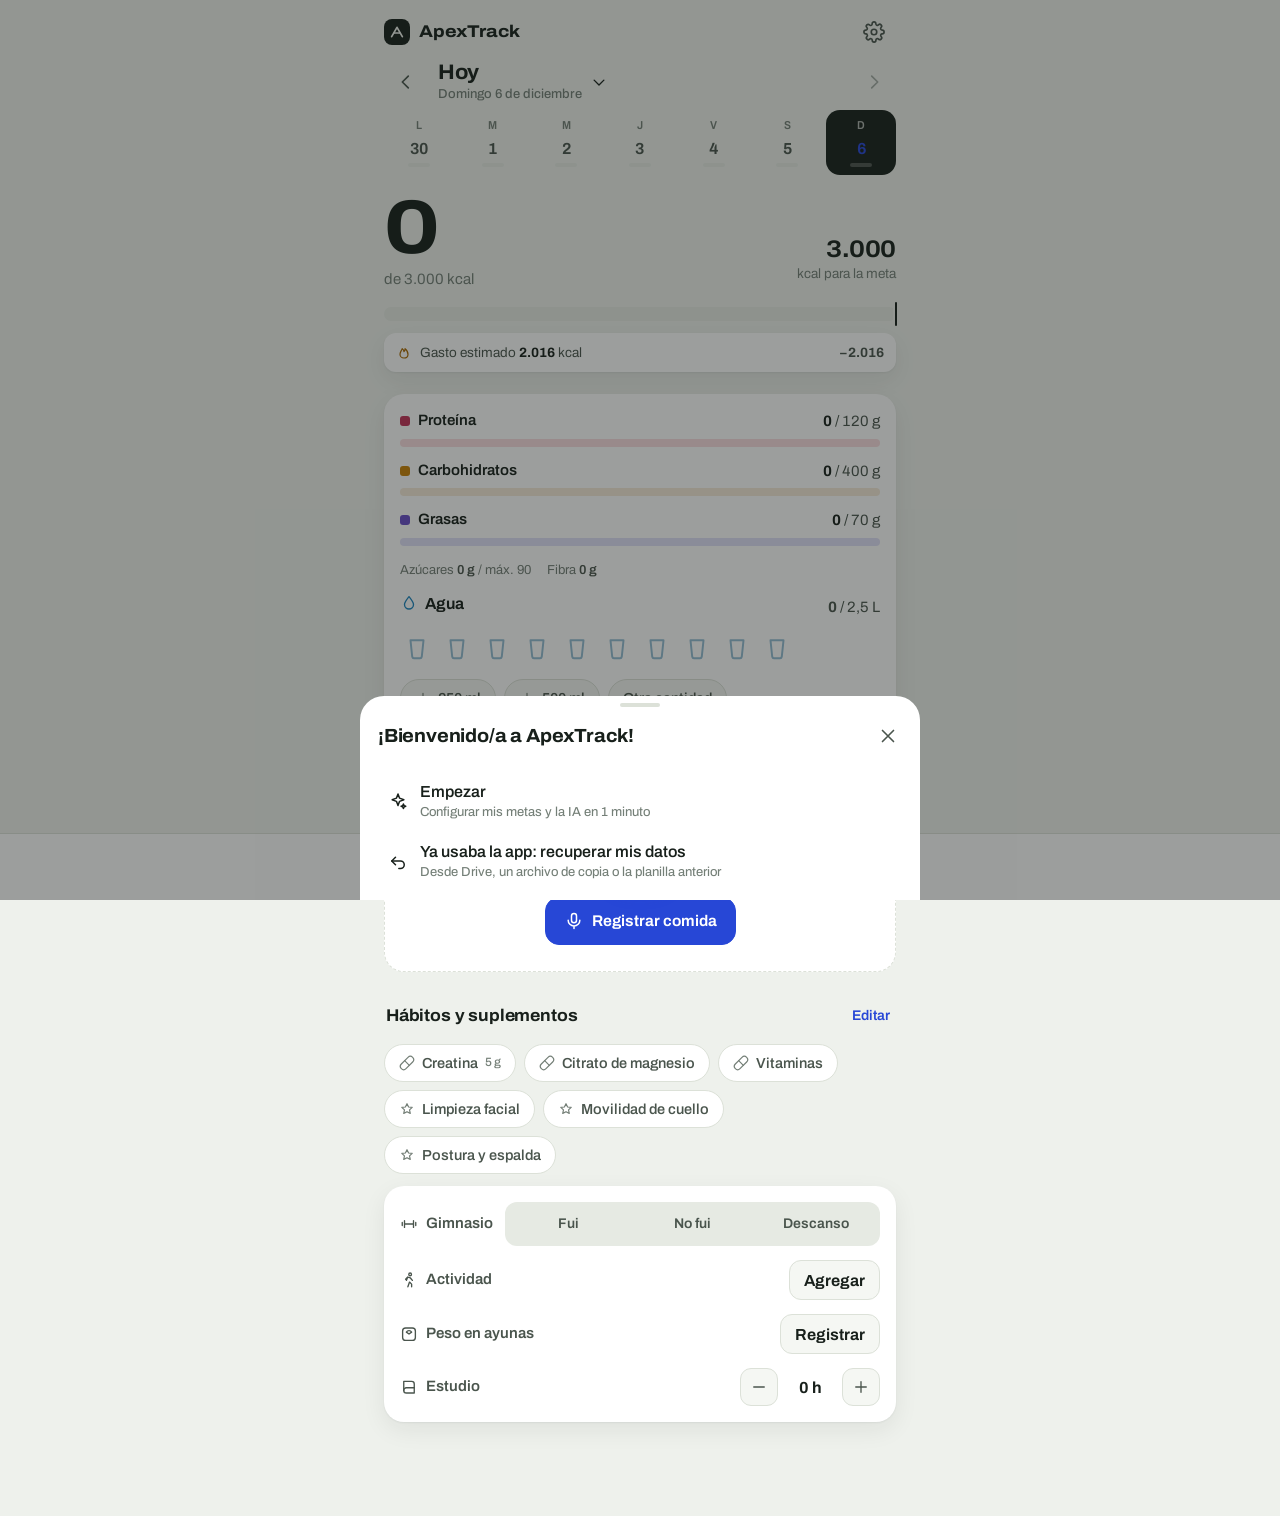
==== commit 5078f2f4: "ApexTrack 2.6.0: bienvenida con IA, ayuno, ideas de comidas, pasos por distancia y tamaño de texto -" ====
--- a/index.html
+++ b/index.html
@@ -19,6 +19,8 @@
 <script>
   // tema antes de pintar (evita el destello claro en modo oscuro)
   try { var t = JSON.parse(localStorage.getItem('apextrack_theme') || '""'); if (t === 'light' || t === 'dark') document.documentElement.dataset.theme = t; } catch (e) {}
+  // tamaño del texto elegido (antes de pintar, para que no salte)
+  try { var z = Number(localStorage.getItem('apextrack_zoom')); if (z && z !== 1) document.querySelector('meta[name="viewport"]').setAttribute('content', 'width=' + Math.round((screen.width || 400) / z) + ', initial-scale=' + z + ', minimum-scale=' + z + ', maximum-scale=' + z + ', viewport-fit=cover, interactive-widget=resizes-content'); } catch (e) {}
 </script>
 </head>
 <body>
--- a/css/app.css
+++ b/css/app.css
@@ -125,10 +125,10 @@
 
 /* ---------- Héroe de calorías ---------- */
 .hero { margin: 4px 0 22px; }
-.hero-row { display: flex; align-items: flex-end; justify-content: space-between; gap: 12px; }
+.hero-row { display: flex; align-items: flex-end; justify-content: space-between; gap: 12px; flex-wrap: wrap; }
 .hero-num { font-size: 64px; line-height: .92; font-weight: 760; font-stretch: 118%; letter-spacing: -.035em; }
 .hero-goal { color: var(--ink-3); font-size: 15px; margin-top: 6px; }
-.hero-left { text-align: right; padding-bottom: 6px; }
+.hero-left { text-align: right; padding-bottom: 6px; margin-left: auto; }
 .hero-left b { display: block; font-size: 24px; font-weight: 700; font-stretch: 110%; letter-spacing: -.02em; line-height: 1; }
 .hero-left span { color: var(--ink-3); font-size: 13.5px; }
 .hero-left.over b { color: var(--warn); }
@@ -165,7 +165,7 @@
 .glass.on { color: var(--water); }
 .glass.on svg path { fill: color-mix(in oklab, var(--water) 30%, transparent); }
 .glass.add { color: var(--ink-3); border: 1.5px dashed var(--line); }
-.water-quick { display: flex; gap: 8px; margin-top: 10px; }
+.water-quick { display: flex; gap: 8px; margin-top: 10px; flex-wrap: wrap; }
 
 /* ---------- Secciones, chips y botones ---------- */
 .section { margin: 26px 0 0; }
@@ -205,7 +205,7 @@
 
 /* ---------- Hábitos, gym del día, peso ---------- */
 .day-extras { display: grid; gap: 14px; }
-.kv { display: flex; align-items: center; justify-content: space-between; gap: 12px; }
+.kv { display: flex; align-items: center; justify-content: space-between; gap: 6px 12px; flex-wrap: wrap; }
 .kv > span { color: var(--ink-2); font-weight: 600; font-size: 15px; display: flex; align-items: center; gap: 8px; }
 .weight-btn { min-height: 40px; padding: 0 14px; border-radius: 12px; background: var(--surface-2); border: 1px solid var(--line); font-weight: 650; font-variant-numeric: tabular-nums; }
 .study { display: flex; align-items: center; gap: 6px; }
@@ -556,3 +556,12 @@
 .wb-ring > div { width: 140px; height: 140px; border-radius: 50%; background: var(--surface); display: grid; place-items: center; align-content: center; }
 .wb-ring b { font-size: 34px; line-height: 1; font-variant-numeric: tabular-nums; }
 .wb-ring small { color: var(--ink-3); font-size: 13px; margin-top: 4px; }
+
+/* Mini recorrido de bienvenida */
+.tour { text-align: center; padding: 8px 6px 4px; }
+.tour-ic { width: 84px; height: 84px; margin: 4px auto 14px; border-radius: 26px; display: grid; place-items: center; background: color-mix(in oklab, var(--accent) 14%, var(--surface)); color: var(--accent); }
+.tour h2 { margin: 0 0 8px; font-size: 22px; }
+.tour p { margin: 0 auto; max-width: 340px; color: var(--ink-2); line-height: 1.5; }
+.tour-dots { display: flex; gap: 6px; justify-content: center; margin-top: 18px; }
+.tour-dots i { width: 7px; height: 7px; border-radius: 50%; background: var(--line); }
+.tour-dots i.on { width: 20px; border-radius: 4px; background: var(--accent); }
